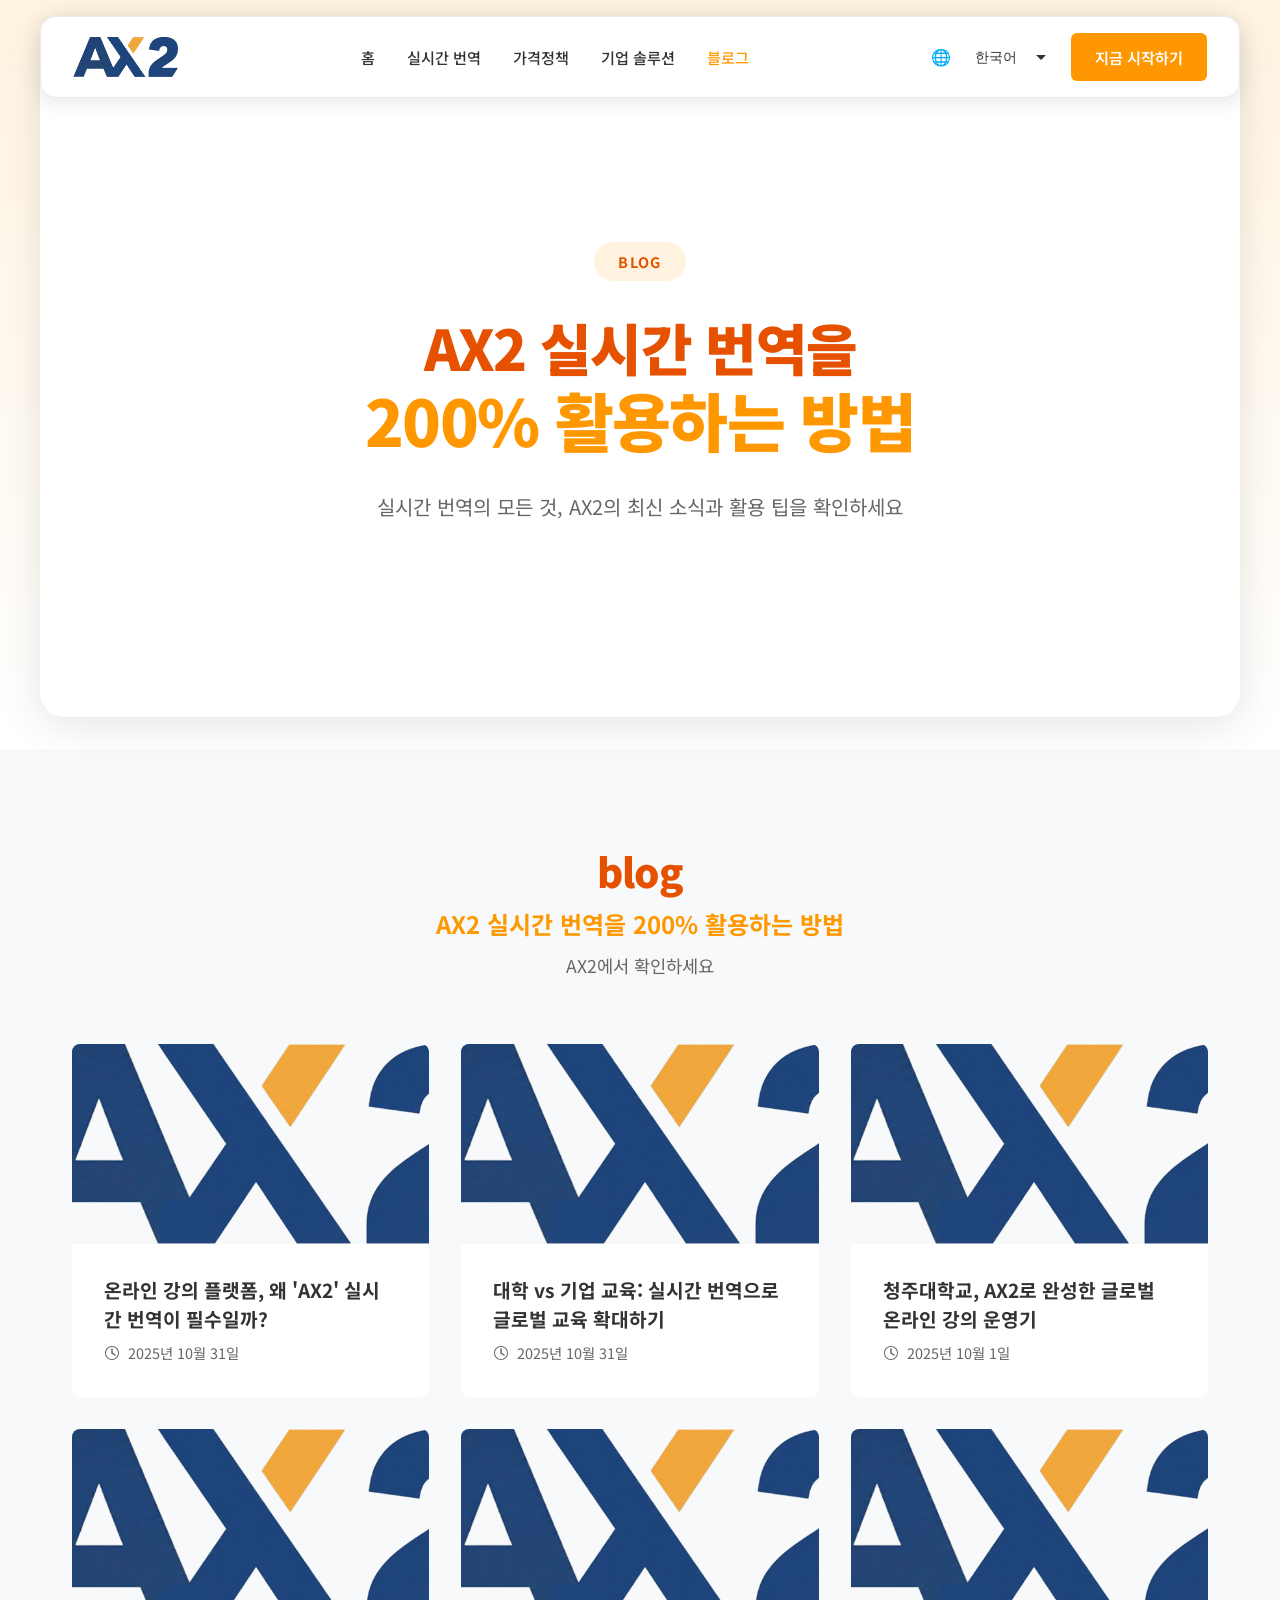
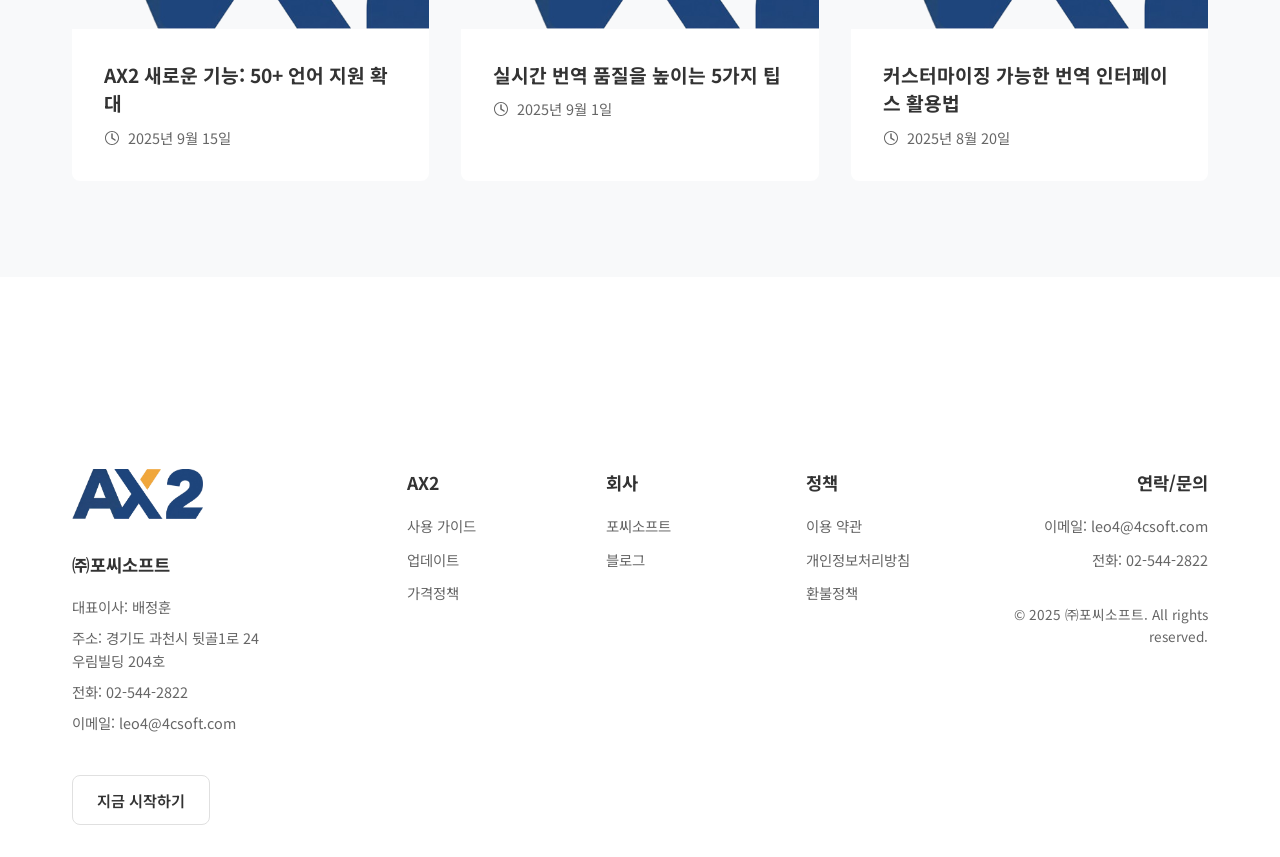
==== html/blog.html @ 961a8a63 "back up" ====
<!DOCTYPE html>
<html lang="ko-KR">
<head>
    <meta charset="utf-8">
    <meta name="viewport" content="width=device-width, initial-scale=1.0">
    <title>블로그 - AX2, 실시간 강의 번역 솔루션</title>
    <meta name="description" content="AX2 실시간 번역을 200% 활용하는 방법과 최신 소식을 확인하세요">
    
    <!-- Fonts -->
    <link rel="preconnect" href="https://fonts.googleapis.com">
    <link rel="preconnect" href="https://fonts.gstatic.com" crossorigin>
    <link href="https://fonts.googleapis.com/css2?family=Noto+Sans+KR:wght@400;500;600;700;900&display=swap" rel="stylesheet">
    
    <link rel="stylesheet" href="../css/blog.css">
</head>
<body>
    <!-- Header -->
    <header class="header">
        <div class="container">
            <nav class="nav">
                <a href="../index.html" class="logo">
                    <img src="../assets/image/AX2_logo.png" alt="AX2" class="logo-image">
                </a>
                <div class="nav-links">
                    <a href="../index.html" class="nav-link">홈</a>
                    <a href="../index.html#product" class="nav-link">실시간 번역</a>
                    <a href="../index.html#pricing" class="nav-link">가격정책</a>
                    <a href="enterprise.html" class="nav-link">기업 솔루션</a>
                    <a href="blog.html" class="nav-link active">블로그</a>
                </div>
                <div class="nav-actions">
                    <div class="language-select-wrapper">
                        <select class="language-select" id="language-select">
                            <option value="ko">한국어</option>
                            <option value="en">English</option>
                            <option value="ja">日本語</option>
                            <option value="zh">中文</option>
                        </select>
                    </div>
                    <a href="../index.html#start" class="btn btn-primary">지금 시작하기</a>
                </div>
            </nav>
        </div>
    </header>

    <!-- Hero Section -->
    <section class="hero">
        <div class="container">
            <div class="hero-content">
                <div class="hero-label">BLOG</div>
                <h1 class="hero-title">
                    AX2 실시간 번역을<br>
                    <span class="highlight">200% 활용하는 방법</span>
                </h1>
                <p class="hero-description">
                    실시간 번역의 모든 것, AX2의 최신 소식과 활용 팁을 확인하세요
                </p>
            </div>
        </div>
    </section>

    <!-- Blog Posts Section -->
    <section class="blog">
        <div class="container">
            <div class="section-header">
                <h2 class="section-title">blog</h2>
                <p class="section-subtitle">AX2 실시간 번역을 200% 활용하는 방법</p>
                <p class="section-description">AX2에서 확인하세요</p>
            </div>
            <div class="blog-grid">
                <a href="online-lecture-platform.html" class="blog-card-link">
                    <article class="blog-card">
                        <div class="blog-card-image">
                            <img src="../assets/image/AX2_logo.png" alt="Blog Image" class="blog-image">
                        </div>
                        <div class="blog-card-content">
                            <h3 class="blog-title">온라인 강의 플랫폼, 왜 'AX2' 실시간 번역이 필수일까?</h3>
                            <div class="blog-meta">
                                <span class="blog-date">
                                    <svg width="16" height="16" viewBox="0 0 16 16" fill="none" xmlns="http://www.w3.org/2000/svg">
                                        <path d="M8 1C4.13401 1 1 4.13401 1 8C1 11.866 4.13401 15 8 15C11.866 15 15 11.866 15 8C15 4.13401 11.866 1 8 1ZM8 14C4.68629 14 2 11.3137 2 8C2 4.68629 4.68629 2 8 2C11.3137 2 14 4.68629 14 8C14 11.3137 11.3137 14 8 14Z" fill="currentColor"/>
                                        <path d="M8 4V8L11 10" stroke="currentColor" stroke-width="1.5" stroke-linecap="round"/>
                                    </svg>
                                    2025년 10월 31일
                                </span>
                            </div>
                        </div>
                    </article>
                </a>
                <a href="university-enterprise.html" class="blog-card-link">
                    <article class="blog-card">
                        <div class="blog-card-image">
                            <img src="../assets/image/AX2_logo.png" alt="Blog Image" class="blog-image">
                        </div>
                        <div class="blog-card-content">
                            <h3 class="blog-title">대학 vs 기업 교육: 실시간 번역으로 글로벌 교육 확대하기</h3>
                            <div class="blog-meta">
                                <span class="blog-date">
                                    <svg width="16" height="16" viewBox="0 0 16 16" fill="none" xmlns="http://www.w3.org/2000/svg">
                                        <path d="M8 1C4.13401 1 1 4.13401 1 8C1 11.866 4.13401 15 8 15C11.866 15 15 11.866 15 8C15 4.13401 11.866 1 8 1ZM8 14C4.68629 14 2 11.3137 2 8C2 4.68629 4.68629 2 8 2C11.3137 2 14 4.68629 14 8C14 11.3137 11.3137 14 8 14Z" fill="currentColor"/>
                                        <path d="M8 4V8L11 10" stroke="currentColor" stroke-width="1.5" stroke-linecap="round"/>
                                    </svg>
                                    2025년 10월 31일
                                </span>
                            </div>
                        </div>
                    </article>
                </a>
                <a href="cheongju-university.html" class="blog-card-link">
                    <article class="blog-card">
                        <div class="blog-card-image">
                            <img src="../assets/image/AX2_logo.png" alt="Blog Image" class="blog-image">
                        </div>
                        <div class="blog-card-content">
                            <h3 class="blog-title">청주대학교, AX2로 완성한 글로벌 온라인 강의 운영기</h3>
                            <div class="blog-meta">
                                <span class="blog-date">
                                    <svg width="16" height="16" viewBox="0 0 16 16" fill="none" xmlns="http://www.w3.org/2000/svg">
                                        <path d="M8 1C4.13401 1 1 4.13401 1 8C1 11.866 4.13401 15 8 15C11.866 15 15 11.866 15 8C15 4.13401 11.866 1 8 1ZM8 14C4.68629 14 2 11.3137 2 8C2 4.68629 4.68629 2 8 2C11.3137 2 14 4.68629 14 8C14 11.3137 11.3137 14 8 14Z" fill="currentColor"/>
                                        <path d="M8 4V8L11 10" stroke="currentColor" stroke-width="1.5" stroke-linecap="round"/>
                                    </svg>
                                    2025년 10월 1일
                                </span>
                            </div>
                        </div>
                    </article>
                </a>
                <a href="multilingual-support.html" class="blog-card-link">
                    <article class="blog-card">
                        <div class="blog-card-image">
                            <img src="../assets/image/AX2_logo.png" alt="Blog Image" class="blog-image">
                        </div>
                        <div class="blog-card-content">
                            <h3 class="blog-title">AX2 새로운 기능: 50+ 언어 지원 확대</h3>
                            <div class="blog-meta">
                                <span class="blog-date">
                                    <svg width="16" height="16" viewBox="0 0 16 16" fill="none" xmlns="http://www.w3.org/2000/svg">
                                        <path d="M8 1C4.13401 1 1 4.13401 1 8C1 11.866 4.13401 15 8 15C11.866 15 15 11.866 15 8C15 4.13401 11.866 1 8 1ZM8 14C4.68629 14 2 11.3137 2 8C2 4.68629 4.68629 2 8 2C11.3137 2 14 4.68629 14 8C14 11.3137 11.3137 14 8 14Z" fill="currentColor"/>
                                        <path d="M8 4V8L11 10" stroke="currentColor" stroke-width="1.5" stroke-linecap="round"/>
                                    </svg>
                                    2025년 9월 15일
                                </span>
                            </div>
                        </div>
                    </article>
                </a>
                <a href="translation-quality-tips.html" class="blog-card-link">
                    <article class="blog-card">
                        <div class="blog-card-image">
                            <img src="../assets/image/AX2_logo.png" alt="Blog Image" class="blog-image">
                        </div>
                        <div class="blog-card-content">
                            <h3 class="blog-title">실시간 번역 품질을 높이는 5가지 팁</h3>
                            <div class="blog-meta">
                                <span class="blog-date">
                                    <svg width="16" height="16" viewBox="0 0 16 16" fill="none" xmlns="http://www.w3.org/2000/svg">
                                        <path d="M8 1C4.13401 1 1 4.13401 1 8C1 11.866 4.13401 15 8 15C11.866 15 15 11.866 15 8C15 4.13401 11.866 1 8 1ZM8 14C4.68629 14 2 11.3137 2 8C2 4.68629 4.68629 2 8 2C11.3137 2 14 4.68629 14 8C14 11.3137 11.3137 14 8 14Z" fill="currentColor"/>
                                        <path d="M8 4V8L11 10" stroke="currentColor" stroke-width="1.5" stroke-linecap="round"/>
                                    </svg>
                                    2025년 9월 1일
                                </span>
                            </div>
                        </div>
                    </article>
                </a>
                <a href="customizable-interface.html" class="blog-card-link">
                    <article class="blog-card">
                        <div class="blog-card-image">
                            <img src="../assets/image/AX2_logo.png" alt="Blog Image" class="blog-image">
                        </div>
                        <div class="blog-card-content">
                            <h3 class="blog-title">커스터마이징 가능한 번역 인터페이스 활용법</h3>
                            <div class="blog-meta">
                                <span class="blog-date">
                                    <svg width="16" height="16" viewBox="0 0 16 16" fill="none" xmlns="http://www.w3.org/2000/svg">
                                        <path d="M8 1C4.13401 1 1 4.13401 1 8C1 11.866 4.13401 15 8 15C11.866 15 15 11.866 15 8C15 4.13401 11.866 1 8 1ZM8 14C4.68629 14 2 11.3137 2 8C2 4.68629 4.68629 2 8 2C11.3137 2 14 4.68629 14 8C14 11.3137 11.3137 14 8 14Z" fill="currentColor"/>
                                        <path d="M8 4V8L11 10" stroke="currentColor" stroke-width="1.5" stroke-linecap="round"/>
                                    </svg>
                                    2025년 8월 20일
                                </span>
                            </div>
                        </div>
                    </article>
                </a>
            </div>
        </div>
    </section>

    <!-- Footer -->
    <footer class="footer">
        <div class="container">
            <div class="footer-content">
                <div class="footer-section footer-company">
                    <div class="footer-logo">
                        <img src="../assets/image/AX2_logo.png" alt="AX2" class="footer-logo-image">
                    </div>
                    <h4 class="footer-title">㈜포씨소프트</h4>
                    <p class="footer-info">대표이사: 배정훈</p>
                    <p class="footer-info">주소: 경기도 과천시 뒷골1로 24<br>우림빌딩 204호</p>
                    <p class="footer-info">전화: 02-544-2822</p>
                    <p class="footer-info">이메일: leo4@4csoft.com</p>
                    <a href="../index.html#start" class="btn btn-footer">지금 시작하기</a>
                </div>
                <div class="footer-section">
                    <h4 class="footer-title">AX2</h4>
                    <ul class="footer-links">
                        <li><a href="../index.html#guide">사용 가이드</a></li>
                        <li><a href="../index.html#updates">업데이트</a></li>
                        <li><a href="../index.html#pricing">가격정책</a></li>
                    </ul>
                </div>
                <div class="footer-section">
                    <h4 class="footer-title">회사</h4>
                    <ul class="footer-links">
                        <li><a href="https://www.4csoft.com" target="_blank">포씨소프트</a></li>
                        <li><a href="blog.html">블로그</a></li>
                    </ul>
                </div>
                <div class="footer-section">
                    <h4 class="footer-title">정책</h4>
                    <ul class="footer-links">
                        <li><a href="terms.html">이용 약관</a></li>
                        <li><a href="privacy.html">개인정보처리방침</a></li>
                        <li><a href="refund.html">환불정책</a></li>
                    </ul>
                </div>
                <div class="footer-section footer-contact">
                    <h4 class="footer-title">연락/문의</h4>
                    <ul class="footer-links">
                        <li><a href="mailto:leo4@4csoft.com">이메일: leo4@4csoft.com</a></li>
                        <li><a href="tel:02-544-2822">전화: 02-544-2822</a></li>
                    </ul>
                    <p class="footer-copyright">&copy; 2025 ㈜포씨소프트. All rights reserved.</p>
                </div>
            </div>
        </div>
    </footer>

    <script src="../js/script.js"></script>
</body>
</html>
---- css/blog.css ----
/* Reset & Base Styles */
* {
    margin: 0;
    padding: 0;
    box-sizing: border-box;
}

:root {
    --primary-color: #000000;
    --secondary-color: #ffffff;
    --text-color: #333333;
    --text-light: #666666;
    --bg-light: #f8f9fa;
    --border-color: #e0e0e0;
    --light-orange: #FFF3E0;
    --orange: #FF9800;
    --dark-orange: #E65100;
    --light-gray: #F5F5F5;
    --mint-green: #E0F7FA;
    --pink: #FCE4EC;
    --spacing-xs: 0.5rem;
    --spacing-sm: 1rem;
    --spacing-md: 2rem;
    --spacing-lg: 4rem;
    --spacing-xl: 6rem;
}

body {
    font-family: 'Noto Sans KR', -apple-system, BlinkMacSystemFont, 'Segoe UI', sans-serif;
    color: var(--text-color);
    line-height: 1.6;
    -webkit-font-smoothing: antialiased;
    -moz-osx-font-smoothing: grayscale;
}

.container {
    max-width: 1200px;
    margin: 0 auto;
    padding: 0 var(--spacing-md);
}

/* Header */
.header {
    position: sticky;
    top: var(--spacing-sm);
    z-index: 1000;
    padding: 0 var(--spacing-md);
    margin-bottom: 0;
}

.header .container {
    background: var(--secondary-color);
    border-radius: 16px;
    box-shadow: 0 4px 20px rgba(0, 0, 0, 0.1);
    padding: var(--spacing-sm) var(--spacing-md);
    border: 1px solid rgba(0, 0, 0, 0.08);
}

.nav {
    display: flex;
    align-items: center;
    justify-content: space-between;
    gap: var(--spacing-md);
}

.logo {
    display: flex;
    align-items: center;
    text-decoration: none;
    height: 40px;
}

.logo-image {
    height: 40px;
    width: auto;
    object-fit: contain;
    display: block;
}

.logo-icon {
    position: relative;
    display: inline-block;
    width: 1.2em;
    height: 1.2em;
    line-height: 1;
}

.logo-icon::before {
    content: 'W';
    position: absolute;
    left: 0;
    top: 0;
    color: var(--orange);
    font-size: 1.8rem;
    font-weight: 900;
    transform: rotate(-12deg);
    z-index: 1;
}

.logo-icon::after {
    content: 'W';
    position: absolute;
    left: 0.1em;
    top: 0;
    color: var(--orange);
    font-size: 1.8rem;
    font-weight: 900;
    transform: rotate(12deg);
    z-index: 2;
}

.logo-text {
    color: var(--dark-orange);
    font-weight: 600;
    font-size: 1.2rem;
}

.nav-links {
    display: flex;
    gap: var(--spacing-md);
    flex: 1;
    justify-content: center;
}

.nav-link {
    color: var(--text-color);
    text-decoration: none;
    font-weight: 500;
    font-size: 0.95rem;
    transition: color 0.2s;
    padding: 0.5rem 0;
}

.nav-link:hover,
.nav-link.active {
    color: var(--orange);
}

.nav-actions {
    display: flex;
    align-items: center;
    gap: var(--spacing-sm);
}

.language-select-wrapper {
    display: flex;
    align-items: center;
    gap: 0.5rem;
    color: var(--text-color);
    font-size: 0.9rem;
    cursor: pointer;
}

.language-select-wrapper::before {
    content: '🌐';
    font-size: 1rem;
}

.language-select {
    padding: 0.5rem 1rem;
    border: none;
    background: transparent;
    font-size: 0.9rem;
    cursor: pointer;
    color: var(--text-color);
    appearance: none;
    background-image: url("data:image/svg+xml,%3Csvg xmlns='http://www.w3.org/2000/svg' width='12' height='12' viewBox='0 0 12 12'%3E%3Cpath fill='%23333' d='M6 9L1 4h10z'/%3E%3C/svg%3E");
    background-repeat: no-repeat;
    background-position: right 0.5rem center;
    padding-right: 2rem;
}

/* Buttons */
.btn {
    display: inline-block;
    padding: 0.75rem 1.5rem;
    border-radius: 6px;
    text-decoration: none;
    font-weight: 600;
    font-size: 0.95rem;
    transition: all 0.2s;
    border: none;
    cursor: pointer;
    text-align: center;
}

.btn-primary {
    background: var(--orange);
    color: var(--secondary-color);
    border: none;
}

.btn-primary:hover {
    background: var(--dark-orange);
    transform: translateY(-1px);
}

.btn-secondary {
    background: var(--secondary-color);
    color: var(--primary-color);
    border: 1px solid var(--primary-color);
}

.btn-secondary:hover {
    background: var(--primary-color);
    color: var(--secondary-color);
}

/* Hero Section */
.hero {
    padding: var(--spacing-xl) 0;
    background: linear-gradient(180deg, #FFF3E0 0%, #ffffff 100%);
    position: relative;
    min-height: 80vh;
    display: flex;
    align-items: center;
    margin-top: calc(var(--spacing-xl) * -1);
    padding-top: calc(var(--spacing-xl) + var(--spacing-xl));
}

.hero::before {
    content: '';
    position: absolute;
    top: var(--spacing-md);
    left: 50%;
    transform: translateX(-50%);
    width: calc(100% - var(--spacing-lg));
    max-width: 1200px;
    height: calc(100% - var(--spacing-lg));
    background: var(--secondary-color);
    border-radius: 24px;
    box-shadow: 0 8px 40px rgba(0, 0, 0, 0.1);
    z-index: 0;
}

.hero .container {
    position: relative;
    z-index: 1;
    width: 100%;
}

.hero-content {
    max-width: 900px;
    margin: 0 auto;
    text-align: center;
    padding: var(--spacing-lg);
}

.hero-label {
    display: inline-block;
    background: var(--light-orange);
    color: var(--dark-orange);
    padding: 0.5rem 1.5rem;
    border-radius: 50px;
    font-size: 0.9rem;
    font-weight: 700;
    letter-spacing: 0.1em;
    margin-bottom: var(--spacing-md);
    text-transform: uppercase;
}

.hero-title {
    font-size: 3.5rem;
    font-weight: 900;
    line-height: 1.2;
    margin-bottom: var(--spacing-md);
    letter-spacing: -0.03em;
    color: var(--dark-orange);
}

.hero-title .highlight {
    color: var(--orange);
    font-size: 4rem;
}

.hero-description {
    font-size: 1.25rem;
    color: var(--text-light);
    margin-bottom: var(--spacing-lg);
    line-height: 1.8;
}

/* Section Styles */
section {
    padding: var(--spacing-xl) 0;
}

.section-header {
    text-align: center;
    margin-bottom: var(--spacing-lg);
}

.section-label {
    display: inline-block;
    background: var(--light-orange);
    color: var(--dark-orange);
    padding: 0.4rem 1.2rem;
    border-radius: 50px;
    font-size: 0.85rem;
    font-weight: 700;
    letter-spacing: 0.1em;
    margin-bottom: var(--spacing-sm);
    text-transform: uppercase;
}

.section-title {
    font-size: 2.5rem;
    font-weight: 900;
    margin-bottom: var(--spacing-xs);
    letter-spacing: -0.02em;
    color: var(--dark-orange);
    line-height: 1.3;
}

.section-subtitle {
    font-size: 1.5rem;
    font-weight: 700;
    margin-bottom: var(--spacing-xs);
    color: var(--orange);
}

.section-description {
    font-size: 1.1rem;
    color: var(--text-light);
}

/* Blog Section */
.blog {
    background: var(--bg-light);
}

.blog-grid {
    display: grid;
    grid-template-columns: repeat(auto-fit, minmax(300px, 1fr));
    gap: var(--spacing-md);
    margin-top: var(--spacing-lg);
}

.blog-card-link {
    text-decoration: none;
    color: inherit;
    display: block;
}

.blog-card {
    background: var(--secondary-color);
    border-radius: 8px;
    transition: transform 0.2s, box-shadow 0.2s;
    overflow: hidden;
    display: flex;
    flex-direction: column;
    height: 100%;
}

.blog-card-link:hover .blog-card {
    transform: translateY(-2px);
    box-shadow: 0 4px 12px rgba(0, 0, 0, 0.1);
}

.blog-meta {
    display: flex;
    align-items: center;
    gap: var(--spacing-sm);
    flex-wrap: wrap;
}

.blog-date {
    display: flex;
    align-items: center;
    gap: 0.5rem;
    color: var(--text-light);
    font-size: 0.9rem;
}

.blog-date svg {
    flex-shrink: 0;
}

.blog-card-image {
    width: 100%;
    height: 200px;
    overflow: hidden;
    background: var(--bg-light);
}

.blog-image {
    width: 100%;
    height: 100%;
    object-fit: cover;
    display: block;
    transition: transform 0.3s;
}

.blog-card:hover .blog-image {
    transform: scale(1.05);
}

.blog-card-content {
    padding: var(--spacing-md);
}

.blog-title {
    font-size: 1.2rem;
    font-weight: 700;
    margin-bottom: var(--spacing-xs);
    line-height: 1.5;
}

.blog-date {
    color: var(--text-light);
    font-size: 0.9rem;
}

/* Footer */
.footer {
    background: var(--secondary-color);
    color: var(--text-color);
    padding: var(--spacing-xl) 0 var(--spacing-md);
    margin-top: var(--spacing-xl);
}

.footer-content {
    display: grid;
    grid-template-columns: 2fr 1fr 1fr 1fr 1.5fr;
    gap: var(--spacing-lg);
}

.footer-company {
    max-width: 300px;
}

.footer-logo {
    margin-bottom: var(--spacing-md);
}

.footer-logo-icon {
    width: 50px;
    height: 50px;
    background: linear-gradient(135deg, #20B2AA 0%, #008B8B 100%);
    border-radius: 8px;
    display: flex;
    align-items: center;
    justify-content: center;
    font-size: 1.8rem;
    color: var(--secondary-color);
    font-weight: 900;
    position: relative;
}

.footer-logo-icon::before {
    content: 'L';
    position: absolute;
    left: 8px;
    top: 50%;
    transform: translateY(-50%) rotate(-20deg);
    color: var(--secondary-color);
}

.footer-logo-icon::after {
    content: 'L';
    position: absolute;
    right: 8px;
    top: 50%;
    transform: translateY(-50%) rotate(20deg);
    color: var(--secondary-color);
}

.footer-logo-image {
    height: 50px;
    width: auto;
    max-width: 150px;
    object-fit: contain;
    display: block;
}

.footer-title {
    font-size: 1.1rem;
    font-weight: 700;
    margin-bottom: var(--spacing-sm);
    color: var(--text-color);
}

.footer-info {
    font-size: 0.9rem;
    color: var(--text-light);
    margin-bottom: var(--spacing-xs);
    line-height: 1.6;
}

.btn-footer {
    margin-top: var(--spacing-md);
    background: var(--secondary-color);
    color: var(--text-color);
    border: 1px solid var(--border-color);
    padding: 0.75rem 1.5rem;
    font-size: 0.95rem;
    font-weight: 600;
    border-radius: 8px;
    text-decoration: none;
    display: inline-block;
    transition: all 0.2s;
}

.btn-footer:hover {
    background: var(--bg-light);
    border-color: var(--text-color);
}

.footer-links {
    list-style: none;
}

.footer-links li {
    margin-bottom: var(--spacing-xs);
}

.footer-links a {
    color: var(--text-light);
    text-decoration: none;
    font-size: 0.9rem;
    transition: color 0.2s;
}

.footer-links a:hover {
    color: var(--text-color);
}

.footer-contact {
    text-align: right;
}

.footer-copyright {
    margin-top: var(--spacing-md);
    font-size: 0.85rem;
    color: var(--text-light);
    text-align: right;
}

/* Responsive Design */
@media (max-width: 768px) {
    .nav {
        flex-wrap: wrap;
    }

    .nav-links {
        order: 3;
        width: 100%;
        justify-content: flex-start;
        margin-top: var(--spacing-sm);
        flex-wrap: wrap;
    }

    .hero-title {
        font-size: 2.5rem;
    }

    .hero-title .highlight {
        font-size: 3rem;
    }

    .section-title {
        font-size: 2rem;
    }

    .blog-grid {
        grid-template-columns: 1fr;
    }

    .footer-content {
        grid-template-columns: 1fr;
    }

    .footer-contact {
        text-align: left;
    }

    .footer-copyright {
        text-align: left;
    }
}

@media (max-width: 480px) {
    .container {
        padding: 0 var(--spacing-sm);
    }

    .hero-title {
        font-size: 2rem;
    }

    .hero-title .highlight {
        font-size: 2.5rem;
    }
}
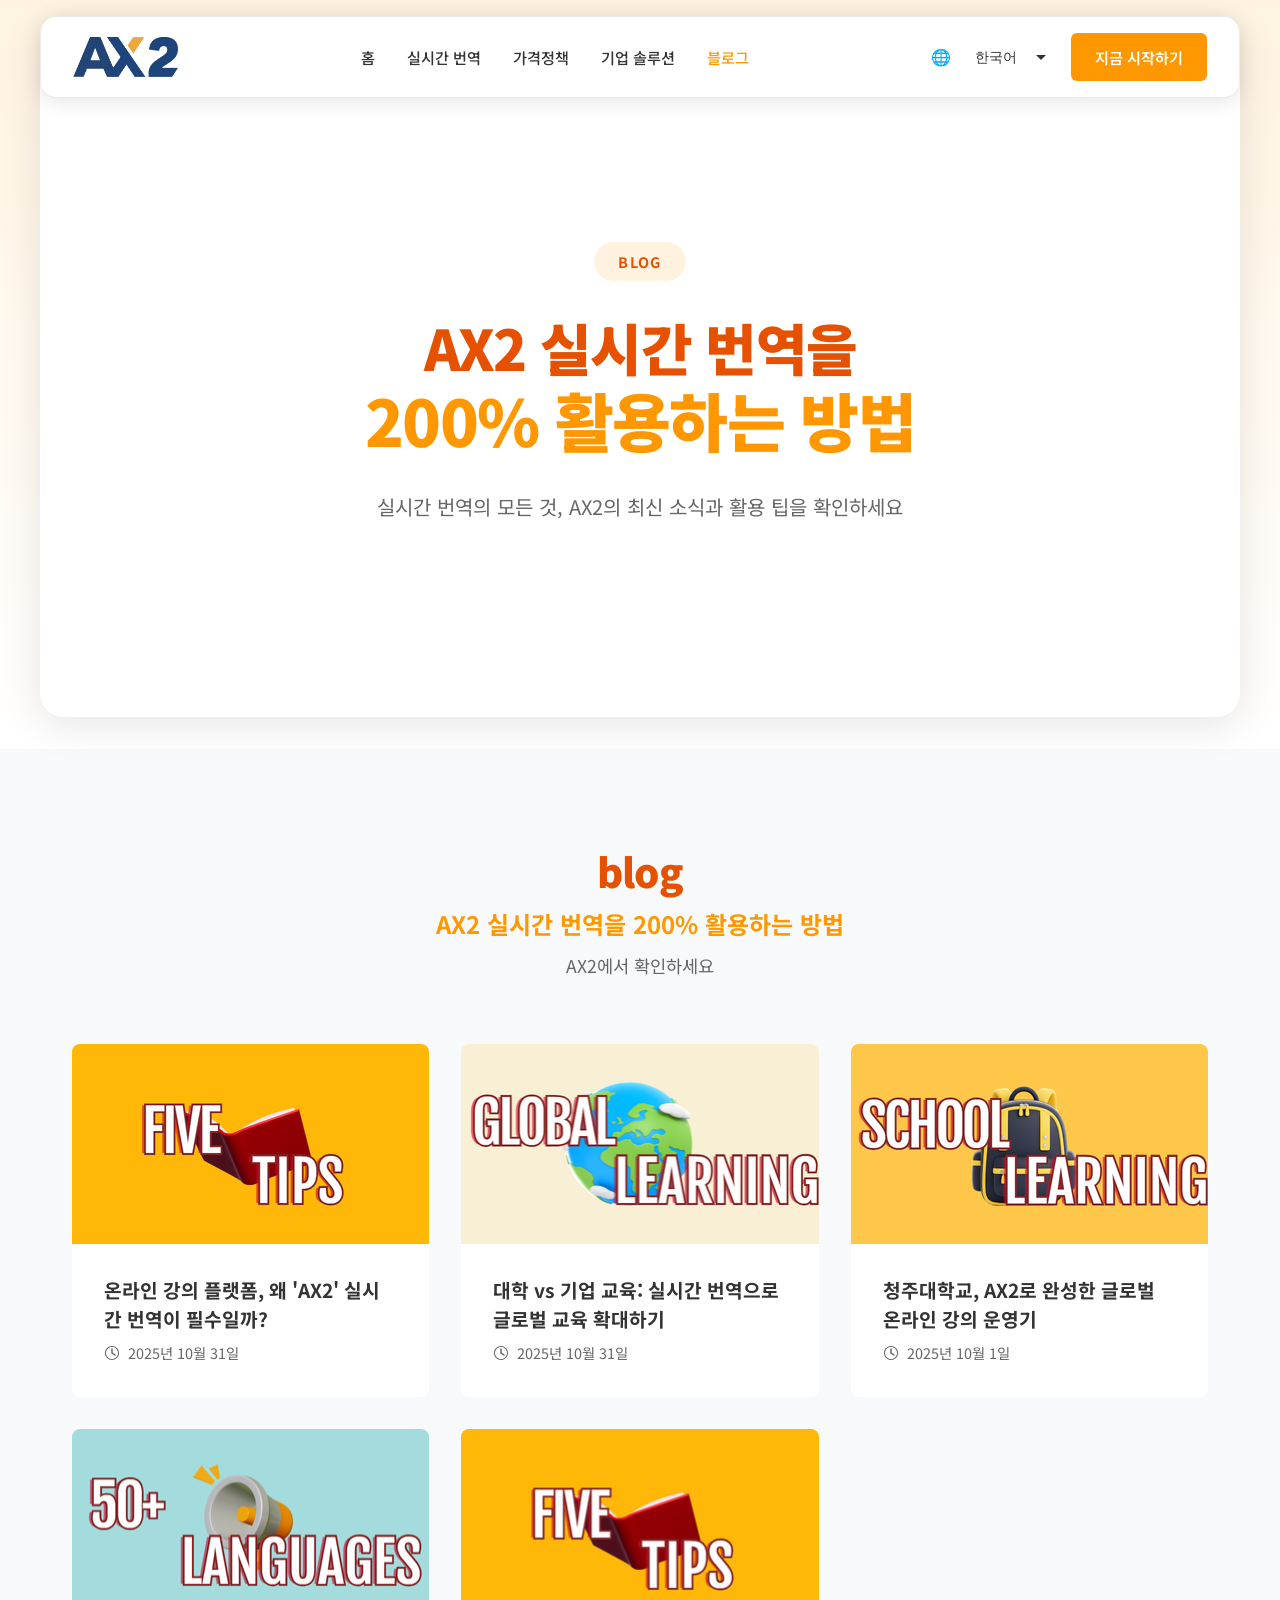
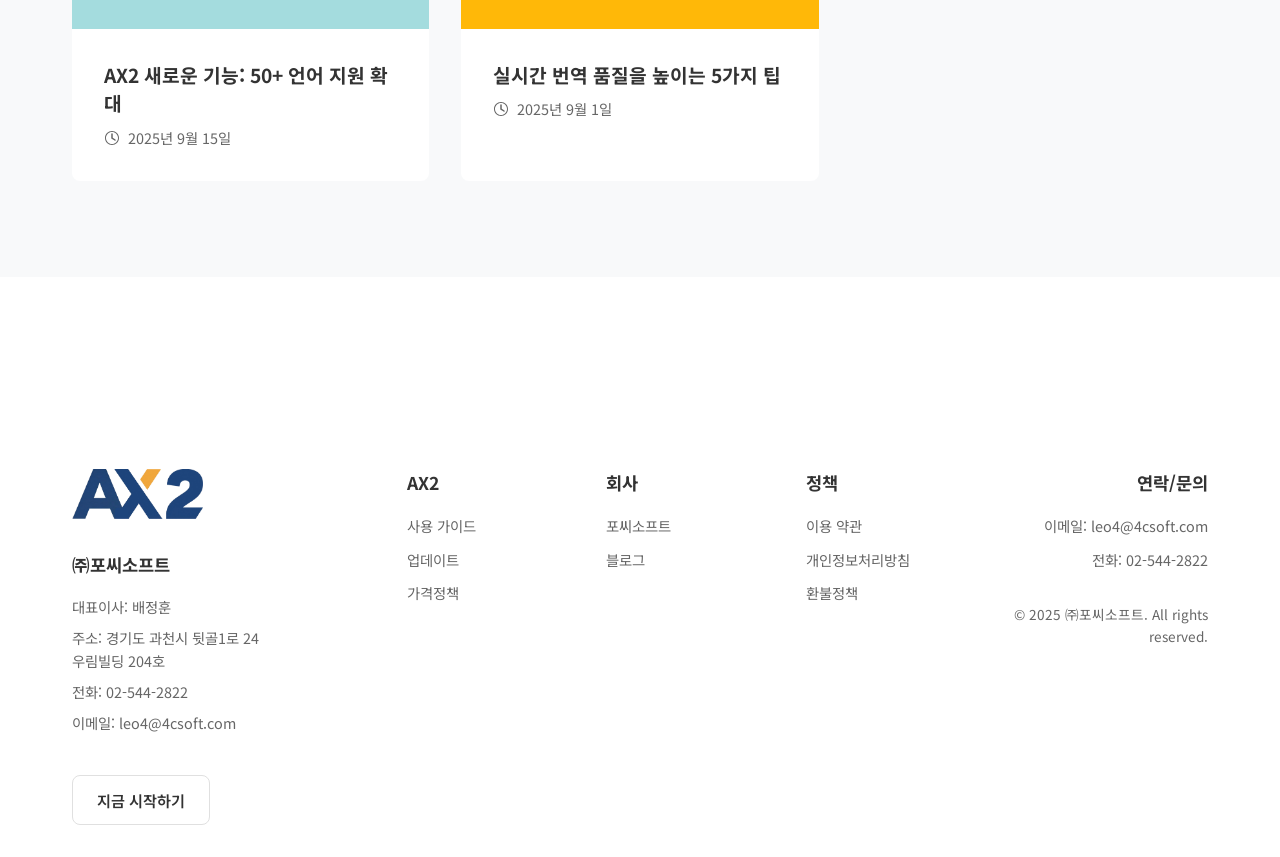
==== commit cf300813: "new back up" ====
--- a/html/blog.html
+++ b/html/blog.html
@@ -71,7 +71,7 @@
                 <a href="online-lecture-platform.html" class="blog-card-link">
                     <article class="blog-card">
                         <div class="blog-card-image">
-                            <img src="../assets/image/AX2_logo.png" alt="Blog Image" class="blog-image">
+                            <img src="../assets/image/fivetips.png" alt="온라인 강의 플랫폼 실시간 번역 필수" class="blog-image">
                         </div>
                         <div class="blog-card-content">
                             <h3 class="blog-title">온라인 강의 플랫폼, 왜 'AX2' 실시간 번역이 필수일까?</h3>
@@ -90,7 +90,7 @@
                 <a href="university-enterprise.html" class="blog-card-link">
                     <article class="blog-card">
                         <div class="blog-card-image">
-                            <img src="../assets/image/AX2_logo.png" alt="Blog Image" class="blog-image">
+                            <img src="../assets/image/globallearning.png" alt="글로벌 교육 확대" class="blog-image">
                         </div>
                         <div class="blog-card-content">
                             <h3 class="blog-title">대학 vs 기업 교육: 실시간 번역으로 글로벌 교육 확대하기</h3>
@@ -109,7 +109,7 @@
                 <a href="cheongju-university.html" class="blog-card-link">
                     <article class="blog-card">
                         <div class="blog-card-image">
-                            <img src="../assets/image/AX2_logo.png" alt="Blog Image" class="blog-image">
+                            <img src="../assets/image/schoollearning.png" alt="청주대학교 온라인 강의 운영기" class="blog-image">
                         </div>
                         <div class="blog-card-content">
                             <h3 class="blog-title">청주대학교, AX2로 완성한 글로벌 온라인 강의 운영기</h3>
@@ -128,7 +128,7 @@
                 <a href="multilingual-support.html" class="blog-card-link">
                     <article class="blog-card">
                         <div class="blog-card-image">
-                            <img src="../assets/image/AX2_logo.png" alt="Blog Image" class="blog-image">
+                            <img src="../assets/image/50languages.png" alt="50+ 언어 지원 확대" class="blog-image">
                         </div>
                         <div class="blog-card-content">
                             <h3 class="blog-title">AX2 새로운 기능: 50+ 언어 지원 확대</h3>
@@ -147,7 +147,7 @@
                 <a href="translation-quality-tips.html" class="blog-card-link">
                     <article class="blog-card">
                         <div class="blog-card-image">
-                            <img src="../assets/image/AX2_logo.png" alt="Blog Image" class="blog-image">
+                            <img src="../assets/image/fivetips.png" alt="실시간 번역 품질 5가지 팁" class="blog-image">
                         </div>
                         <div class="blog-card-content">
                             <h3 class="blog-title">실시간 번역 품질을 높이는 5가지 팁</h3>
@@ -158,25 +158,6 @@
                                         <path d="M8 4V8L11 10" stroke="currentColor" stroke-width="1.5" stroke-linecap="round"/>
                                     </svg>
                                     2025년 9월 1일
-                                </span>
-                            </div>
-                        </div>
-                    </article>
-                </a>
-                <a href="customizable-interface.html" class="blog-card-link">
-                    <article class="blog-card">
-                        <div class="blog-card-image">
-                            <img src="../assets/image/AX2_logo.png" alt="Blog Image" class="blog-image">
-                        </div>
-                        <div class="blog-card-content">
-                            <h3 class="blog-title">커스터마이징 가능한 번역 인터페이스 활용법</h3>
-                            <div class="blog-meta">
-                                <span class="blog-date">
-                                    <svg width="16" height="16" viewBox="0 0 16 16" fill="none" xmlns="http://www.w3.org/2000/svg">
-                                        <path d="M8 1C4.13401 1 1 4.13401 1 8C1 11.866 4.13401 15 8 15C11.866 15 15 11.866 15 8C15 4.13401 11.866 1 8 1ZM8 14C4.68629 14 2 11.3137 2 8C2 4.68629 4.68629 2 8 2C11.3137 2 14 4.68629 14 8C14 11.3137 11.3137 14 8 14Z" fill="currentColor"/>
-                                        <path d="M8 4V8L11 10" stroke="currentColor" stroke-width="1.5" stroke-linecap="round"/>
-                                    </svg>
-                                    2025년 8월 20일
                                 </span>
                             </div>
                         </div>
